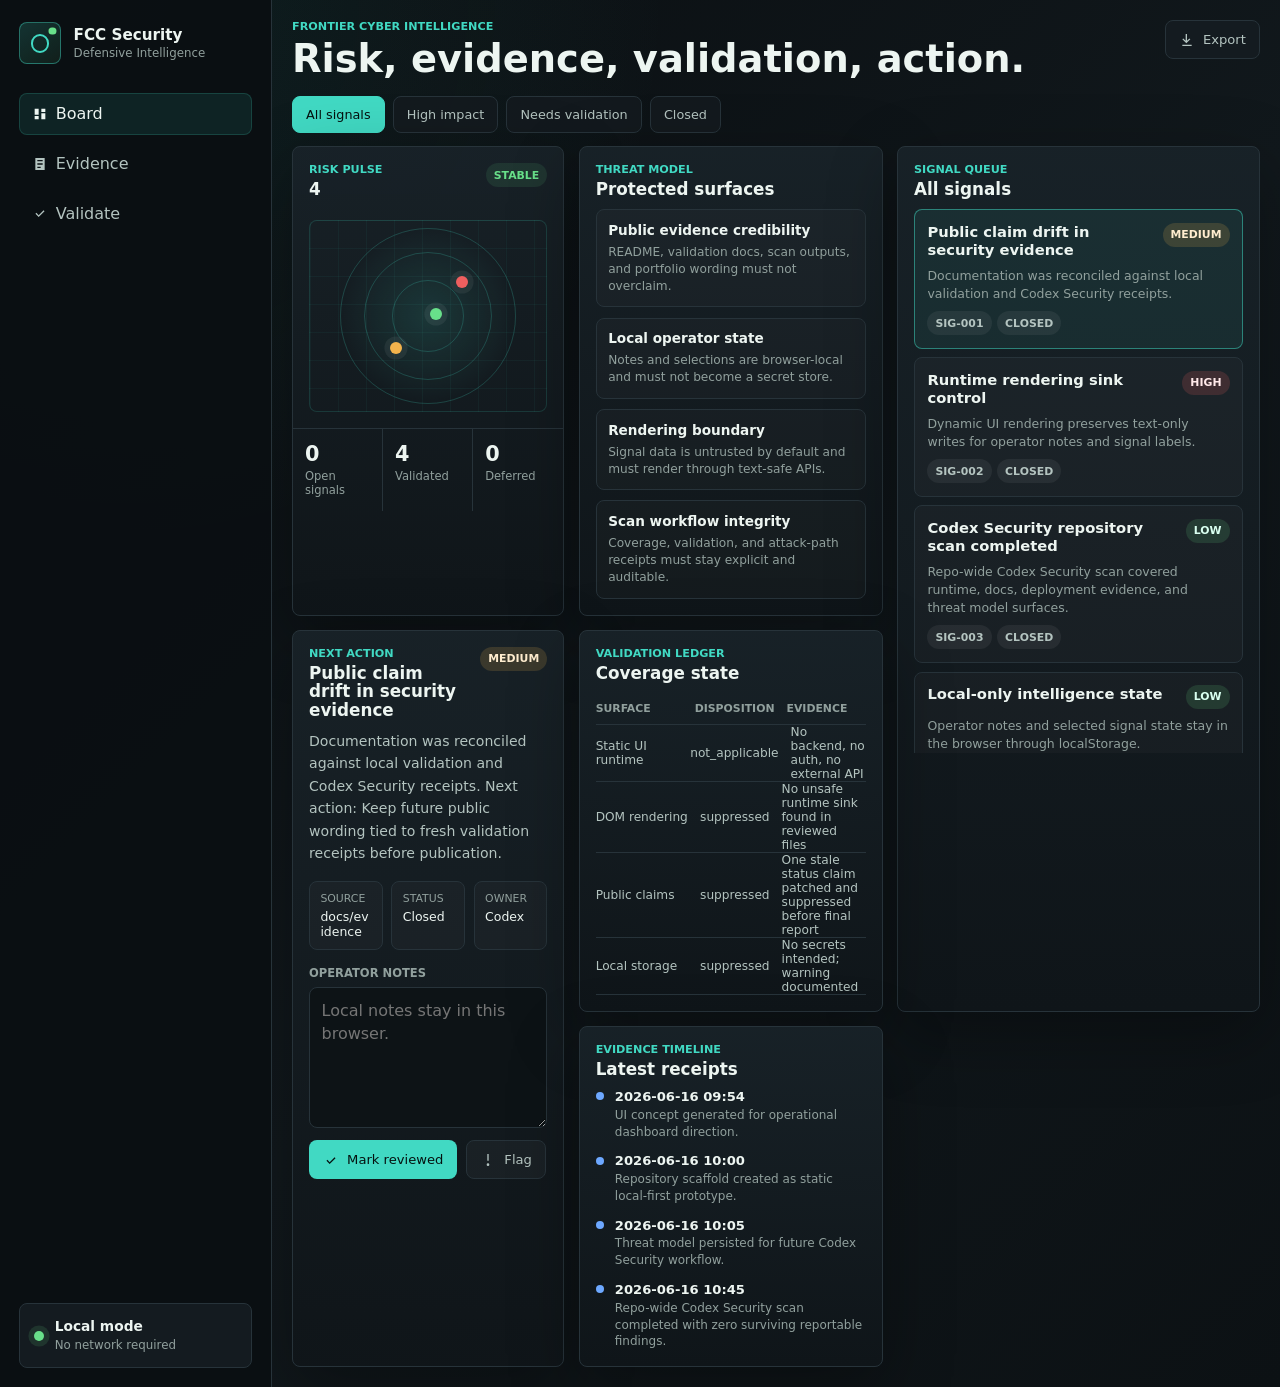
==== index.html @ 572a2421 "Initial local-first defensive security workspace" ====
<!doctype html>
<html lang="en">
  <head>
    <meta charset="utf-8">
    <meta name="viewport" content="width=device-width, initial-scale=1">
    <meta name="description" content="FCC Security local-first defensive cyber intelligence dashboard.">
    <title>FCC Security - Frontier Cyber Intelligence</title>
    <link rel="stylesheet" href="styles.css">
  </head>
  <body>
    <div class="app-shell">
      <aside class="sidebar" aria-label="Primary navigation">
        <div class="brand-block">
          <div class="brand-mark" aria-hidden="true">
            <span></span>
            <span></span>
          </div>
          <div>
            <p class="brand-name">FCC Security</p>
            <p class="brand-subtitle">Defensive Intelligence</p>
          </div>
        </div>

        <nav class="nav-list">
          <button class="nav-item active" type="button" data-view="intelligence" title="Intelligence board">
            <svg viewBox="0 0 24 24" aria-hidden="true"><path d="M4 13h6V4H4v9Zm0 7h6v-5H4v5Zm10 0h6v-9h-6v9Zm0-16v5h6V4h-6Z"/></svg>
            <span>Board</span>
          </button>
          <button class="nav-item" type="button" data-view="evidence" title="Evidence timeline">
            <svg viewBox="0 0 24 24" aria-hidden="true"><path d="M5 3h14v18H5V3Zm3 5h8V6H8v2Zm0 5h8v-2H8v2Zm0 5h5v-2H8v2Z"/></svg>
            <span>Evidence</span>
          </button>
          <button class="nav-item" type="button" data-view="validation" title="Validation ledger">
            <svg viewBox="0 0 24 24" aria-hidden="true"><path d="m10 15.2 7.4-7.4 1.4 1.4L10 18 5.2 13.2l1.4-1.4L10 15.2Z"/></svg>
            <span>Validate</span>
          </button>
        </nav>

        <div class="operator-card">
          <span class="status-dot"></span>
          <div>
            <p>Local mode</p>
            <span>No network required</span>
          </div>
        </div>
      </aside>

      <main class="workspace">
        <header class="topbar">
          <div>
            <p class="section-label">Frontier Cyber Intelligence</p>
            <h1>Risk, evidence, validation, action.</h1>
          </div>
          <div class="topbar-actions">
            <button class="icon-button" type="button" id="exportSnapshot" title="Export snapshot">
              <svg viewBox="0 0 24 24" aria-hidden="true"><path d="M12 3v10.2l3.6-3.6L17 11l-6 6-6-6 1.4-1.4 3.6 3.6V3h2ZM5 19h14v2H5v-2Z"/></svg>
              <span>Export</span>
            </button>
          </div>
        </header>

        <section class="command-strip" aria-label="Signal filters">
          <button class="filter-chip active" type="button" data-filter="all">All signals</button>
          <button class="filter-chip" type="button" data-filter="high">High impact</button>
          <button class="filter-chip" type="button" data-filter="validation">Needs validation</button>
          <button class="filter-chip" type="button" data-filter="closed">Closed</button>
        </section>

        <section class="grid-layout">
          <article class="panel risk-panel">
            <div class="panel-header">
              <div>
                <p class="section-label">Risk Pulse</p>
                <h2 id="riskScore">0</h2>
              </div>
              <span class="metric-pill" id="riskTrend">stable</span>
            </div>
            <div class="pulse-map" aria-label="Risk pulse map">
              <div class="pulse-ring ring-one"></div>
              <div class="pulse-ring ring-two"></div>
              <div class="pulse-ring ring-three"></div>
              <span class="pulse-node node-critical"></span>
              <span class="pulse-node node-review"></span>
              <span class="pulse-node node-clear"></span>
            </div>
            <div class="metric-grid">
              <div>
                <span id="openSignals">0</span>
                <p>Open signals</p>
              </div>
              <div>
                <span id="validatedSignals">0</span>
                <p>Validated</p>
              </div>
              <div>
                <span id="deferredSignals">0</span>
                <p>Deferred</p>
              </div>
            </div>
          </article>

          <article class="panel threat-panel">
            <div class="panel-header compact">
              <div>
                <p class="section-label">Threat Model</p>
                <h2>Protected surfaces</h2>
              </div>
            </div>
            <ul class="threat-list" id="threatList"></ul>
          </article>

          <article class="panel queue-panel">
            <div class="panel-header compact">
              <div>
                <p class="section-label">Signal Queue</p>
                <h2 id="queueTitle">All signals</h2>
              </div>
            </div>
            <div class="signal-list" id="signalList" aria-live="polite"></div>
          </article>

          <article class="panel detail-panel">
            <div class="panel-header compact">
              <div>
                <p class="section-label">Next Action</p>
                <h2 id="detailTitle">Select a signal</h2>
              </div>
              <span class="severity-badge" id="detailSeverity">-</span>
            </div>
            <p class="detail-summary" id="detailSummary">The selected signal appears here with evidence, validation state, and recommended action.</p>
            <dl class="detail-meta">
              <div>
                <dt>Source</dt>
                <dd id="detailSource">-</dd>
              </div>
              <div>
                <dt>Status</dt>
                <dd id="detailStatus">-</dd>
              </div>
              <div>
                <dt>Owner</dt>
                <dd id="detailOwner">-</dd>
              </div>
            </dl>
            <label class="notes-label" for="operatorNotes">Operator notes</label>
            <textarea id="operatorNotes" rows="5" placeholder="Local notes stay in this browser."></textarea>
            <div class="action-row">
              <button class="primary-action" type="button" id="markReviewed">
                <svg viewBox="0 0 24 24" aria-hidden="true"><path d="m10 15.2 7.4-7.4 1.4 1.4L10 18 5.2 13.2l1.4-1.4L10 15.2Z"/></svg>
                <span>Mark reviewed</span>
              </button>
              <button class="secondary-action" type="button" id="escalateSignal">
                <svg viewBox="0 0 24 24" aria-hidden="true"><path d="M11 3h2v10h-2V3Zm1 18a2 2 0 1 0 0-4 2 2 0 0 0 0 4Z"/></svg>
                <span>Flag</span>
              </button>
            </div>
          </article>

          <article class="panel ledger-panel">
            <div class="panel-header compact">
              <div>
                <p class="section-label">Validation Ledger</p>
                <h2>Coverage state</h2>
              </div>
            </div>
            <div class="ledger-table" role="table" aria-label="Validation ledger">
              <div class="ledger-row ledger-head" role="row">
                <span role="columnheader">Surface</span>
                <span role="columnheader">Disposition</span>
                <span role="columnheader">Evidence</span>
              </div>
              <div id="ledgerRows"></div>
            </div>
          </article>

          <article class="panel timeline-panel">
            <div class="panel-header compact">
              <div>
                <p class="section-label">Evidence Timeline</p>
                <h2>Latest receipts</h2>
              </div>
            </div>
            <ol class="timeline-list" id="timelineList"></ol>
          </article>
        </section>
      </main>
    </div>

    <script src="app.js"></script>
  </body>
</html>
---- styles.css ----
:root {
  color-scheme: dark;
  --bg: #090d10;
  --bg-soft: #10161a;
  --surface: #141b20;
  --surface-raised: #182228;
  --line: #27333a;
  --line-strong: #34434c;
  --text: #edf5f1;
  --muted: #91a09d;
  --muted-strong: #b4c4c0;
  --cyan: #41d9c3;
  --green: #68e08a;
  --amber: #f3b34c;
  --red: #ef5f5f;
  --blue: #6da8ff;
  --shadow: 0 22px 70px rgba(0, 0, 0, 0.32);
  --radius: 8px;
  --transition: 160ms ease;
  font-family: Inter, ui-sans-serif, system-ui, -apple-system, BlinkMacSystemFont, "Segoe UI", sans-serif;
}

* {
  box-sizing: border-box;
}

html {
  min-width: 320px;
  background: var(--bg);
  overflow-x: hidden;
}

body {
  margin: 0;
  min-height: 100vh;
  overflow-x: hidden;
  color: var(--text);
  background:
    radial-gradient(circle at 10% 0%, rgba(65, 217, 195, 0.08), transparent 34rem),
    linear-gradient(135deg, #090d10 0%, #11181c 54%, #0c1114 100%);
}

button,
textarea {
  font: inherit;
}

button {
  cursor: pointer;
}

.app-shell {
  display: grid;
  grid-template-columns: 17rem 1fr;
  min-height: 100vh;
}

.sidebar {
  display: flex;
  flex-direction: column;
  gap: 1.6rem;
  padding: 1.2rem;
  border-right: 1px solid var(--line);
  background: rgba(10, 15, 18, 0.92);
}

.brand-block {
  display: flex;
  align-items: center;
  gap: 0.8rem;
  min-height: 3rem;
}

.brand-mark {
  position: relative;
  display: grid;
  place-items: center;
  width: 2.6rem;
  height: 2.6rem;
  border: 1px solid rgba(65, 217, 195, 0.42);
  border-radius: var(--radius);
  background: linear-gradient(145deg, rgba(65, 217, 195, 0.18), rgba(104, 224, 138, 0.08));
}

.brand-mark span:first-child {
  width: 1.18rem;
  height: 1.18rem;
  border: 2px solid var(--cyan);
  border-radius: 50%;
}

.brand-mark span:last-child {
  position: absolute;
  width: 0.46rem;
  height: 0.46rem;
  border-radius: 50%;
  background: var(--green);
  transform: translate(0.78rem, -0.78rem);
}

.brand-name,
.brand-subtitle,
.section-label,
.operator-card p,
.operator-card span {
  margin: 0;
}

.brand-name {
  font-size: 0.95rem;
  font-weight: 720;
}

.brand-subtitle {
  margin-top: 0.12rem;
  color: var(--muted);
  font-size: 0.74rem;
}

.nav-list {
  display: grid;
  gap: 0.45rem;
}

.nav-item,
.icon-button,
.filter-chip,
.primary-action,
.secondary-action {
  display: inline-flex;
  align-items: center;
  justify-content: center;
  gap: 0.5rem;
  border: 1px solid transparent;
  border-radius: var(--radius);
  color: var(--muted-strong);
  background: transparent;
  transition: color var(--transition), background var(--transition), border-color var(--transition), transform var(--transition);
}

.nav-item {
  justify-content: flex-start;
  min-height: 2.65rem;
  padding: 0 0.72rem;
  text-align: left;
}

.nav-item svg,
.icon-button svg,
.primary-action svg,
.secondary-action svg {
  width: 1rem;
  height: 1rem;
  fill: currentColor;
  flex: 0 0 auto;
}

.nav-item:hover,
.nav-item.active {
  color: var(--text);
  background: rgba(65, 217, 195, 0.1);
  border-color: rgba(65, 217, 195, 0.18);
}

.operator-card {
  display: flex;
  align-items: center;
  gap: 0.68rem;
  margin-top: auto;
  padding: 0.86rem;
  border: 1px solid var(--line);
  border-radius: var(--radius);
  background: var(--surface);
}

.operator-card p {
  font-size: 0.86rem;
  font-weight: 680;
}

.operator-card span:last-child {
  color: var(--muted);
  font-size: 0.74rem;
}

.status-dot {
  width: 0.62rem;
  height: 0.62rem;
  border-radius: 50%;
  background: var(--green);
  box-shadow: 0 0 0 0.35rem rgba(104, 224, 138, 0.12);
}

.workspace {
  padding: 1.25rem;
  overflow-x: hidden;
}

.topbar {
  display: flex;
  align-items: flex-start;
  justify-content: space-between;
  gap: 1rem;
  margin-bottom: 1rem;
}

.section-label {
  color: var(--cyan);
  font-size: 0.7rem;
  font-weight: 760;
  letter-spacing: 0;
  text-transform: uppercase;
}

h1,
h2 {
  margin: 0;
  line-height: 1.1;
  letter-spacing: 0;
}

h1 {
  margin-top: 0.3rem;
  font-size: clamp(1.7rem, 3vw, 3rem);
}

h2 {
  margin-top: 0.25rem;
  font-size: 1.05rem;
}

.topbar-actions {
  display: flex;
  gap: 0.5rem;
}

.icon-button {
  min-height: 2.45rem;
  padding: 0 0.82rem;
  border-color: var(--line);
  background: var(--surface);
  font-size: 0.82rem;
}

.icon-button:hover,
.primary-action:hover,
.secondary-action:hover,
.filter-chip:hover {
  transform: translateY(-1px);
}

.command-strip {
  display: flex;
  gap: 0.5rem;
  overflow-x: auto;
  padding-bottom: 0.85rem;
  scrollbar-width: none;
}

.command-strip::-webkit-scrollbar {
  display: none;
}

.filter-chip {
  flex: 0 0 auto;
  min-height: 2.3rem;
  padding: 0 0.82rem;
  border-color: var(--line);
  background: rgba(20, 27, 32, 0.8);
  font-size: 0.8rem;
}

.filter-chip.active {
  color: #051210;
  background: var(--cyan);
  border-color: var(--cyan);
}

.grid-layout {
  display: grid;
  grid-template-columns: minmax(16rem, 0.9fr) minmax(19rem, 1fr) minmax(22rem, 1.2fr);
  gap: 0.9rem;
  align-items: stretch;
}

.panel {
  min-width: 0;
  border: 1px solid var(--line);
  border-radius: var(--radius);
  background: linear-gradient(180deg, rgba(24, 34, 40, 0.94), rgba(15, 21, 25, 0.96));
  box-shadow: var(--shadow);
}

.panel-header {
  display: flex;
  align-items: flex-start;
  justify-content: space-between;
  gap: 0.8rem;
  padding: 1rem 1rem 0.8rem;
}

.panel-header.compact {
  padding-bottom: 0.65rem;
}

.risk-panel,
.threat-panel {
  grid-column: span 1;
}

.queue-panel {
  grid-row: span 2;
}

.detail-panel {
  grid-row: span 2;
}

.ledger-panel,
.timeline-panel {
  min-height: 17rem;
}

.metric-pill,
.severity-badge,
.status-badge {
  display: inline-flex;
  align-items: center;
  justify-content: center;
  min-height: 1.5rem;
  padding: 0 0.5rem;
  border-radius: 999px;
  font-size: 0.68rem;
  font-weight: 760;
  text-transform: uppercase;
}

.metric-pill {
  color: var(--green);
  background: rgba(104, 224, 138, 0.1);
}

.pulse-map {
  position: relative;
  height: 12rem;
  margin: 0.5rem 1rem 1rem;
  overflow: hidden;
  border: 1px solid rgba(65, 217, 195, 0.16);
  border-radius: var(--radius);
  background:
    linear-gradient(90deg, rgba(65, 217, 195, 0.05) 1px, transparent 1px),
    linear-gradient(0deg, rgba(65, 217, 195, 0.05) 1px, transparent 1px),
    radial-gradient(circle at 50% 50%, rgba(65, 217, 195, 0.14), transparent 58%);
  background-size: 28px 28px, 28px 28px, auto;
}

.pulse-ring {
  position: absolute;
  inset: 50% auto auto 50%;
  border: 1px solid rgba(65, 217, 195, 0.22);
  border-radius: 50%;
  transform: translate(-50%, -50%);
}

.ring-one {
  width: 4.5rem;
  height: 4.5rem;
}

.ring-two {
  width: 8rem;
  height: 8rem;
}

.ring-three {
  width: 11rem;
  height: 11rem;
}

.pulse-node {
  position: absolute;
  width: 0.75rem;
  height: 0.75rem;
  border-radius: 50%;
  box-shadow: 0 0 0 0.35rem rgba(255, 255, 255, 0.06);
}

.node-critical {
  left: 62%;
  top: 29%;
  background: var(--red);
}

.node-review {
  left: 34%;
  top: 64%;
  background: var(--amber);
}

.node-clear {
  left: 51%;
  top: 46%;
  background: var(--green);
}

.metric-grid {
  display: grid;
  grid-template-columns: repeat(3, 1fr);
  border-top: 1px solid var(--line);
}

.metric-grid div {
  padding: 0.85rem 0.75rem;
  border-right: 1px solid var(--line);
}

.metric-grid div:last-child {
  border-right: 0;
}

.metric-grid span {
  font-size: 1.3rem;
  font-weight: 760;
}

.metric-grid p {
  margin: 0.2rem 0 0;
  color: var(--muted);
  font-size: 0.72rem;
}

.threat-list,
.signal-list,
.timeline-list {
  margin: 0;
  padding: 0 1rem 1rem;
}

.threat-list {
  display: grid;
  gap: 0.64rem;
  list-style: none;
}

.threat-item {
  display: grid;
  gap: 0.38rem;
  padding: 0.72rem;
  border: 1px solid var(--line);
  border-radius: var(--radius);
  background: rgba(255, 255, 255, 0.02);
}

.threat-item strong {
  font-size: 0.85rem;
}

.threat-item span {
  color: var(--muted);
  font-size: 0.76rem;
  line-height: 1.4;
}

.signal-list {
  display: grid;
  gap: 0.55rem;
  max-height: 34rem;
  overflow-y: auto;
}

.signal-card {
  display: grid;
  gap: 0.48rem;
  width: 100%;
  padding: 0.78rem;
  border: 1px solid var(--line);
  border-radius: var(--radius);
  color: var(--text);
  background: rgba(255, 255, 255, 0.025);
  text-align: left;
}

.signal-card:hover,
.signal-card.active {
  border-color: rgba(65, 217, 195, 0.5);
  background: rgba(65, 217, 195, 0.08);
}

.signal-topline {
  display: flex;
  align-items: flex-start;
  justify-content: space-between;
  gap: 0.8rem;
}

.signal-title {
  margin: 0;
  font-size: 0.92rem;
  font-weight: 720;
  line-height: 1.25;
}

.signal-summary {
  margin: 0;
  color: var(--muted);
  font-size: 0.78rem;
  line-height: 1.45;
}

.signal-meta {
  display: flex;
  flex-wrap: wrap;
  gap: 0.35rem;
}

.status-badge {
  color: var(--muted-strong);
  background: rgba(255, 255, 255, 0.06);
}

.status-badge.high,
.severity-badge.high {
  color: #ffe9e9;
  background: rgba(239, 95, 95, 0.17);
}

.status-badge.medium,
.severity-badge.medium {
  color: #ffedcf;
  background: rgba(243, 179, 76, 0.16);
}

.status-badge.low,
.severity-badge.low {
  color: #d9fff0;
  background: rgba(104, 224, 138, 0.14);
}

.detail-panel {
  padding-bottom: 1rem;
}

.detail-summary {
  margin: 0;
  padding: 0 1rem;
  color: var(--muted-strong);
  font-size: 0.88rem;
  line-height: 1.6;
}

.detail-meta {
  display: grid;
  grid-template-columns: repeat(3, 1fr);
  gap: 0.55rem;
  margin: 1rem;
}

.detail-meta div {
  min-width: 0;
  padding: 0.65rem;
  border: 1px solid var(--line);
  border-radius: var(--radius);
  background: rgba(255, 255, 255, 0.025);
}

.detail-meta dt {
  color: var(--muted);
  font-size: 0.68rem;
  text-transform: uppercase;
}

.detail-meta dd {
  margin: 0.22rem 0 0;
  overflow-wrap: anywhere;
  font-size: 0.78rem;
}

.notes-label {
  display: block;
  margin: 0 1rem 0.4rem;
  color: var(--muted);
  font-size: 0.72rem;
  font-weight: 680;
  text-transform: uppercase;
}

textarea {
  display: block;
  width: calc(100% - 2rem);
  margin: 0 1rem;
  resize: vertical;
  border: 1px solid var(--line);
  border-radius: var(--radius);
  padding: 0.72rem;
  color: var(--text);
  background: #0d1316;
  line-height: 1.45;
  outline: none;
}

textarea:focus {
  border-color: rgba(65, 217, 195, 0.64);
  box-shadow: 0 0 0 3px rgba(65, 217, 195, 0.12);
}

.action-row {
  display: flex;
  gap: 0.55rem;
  margin: 0.8rem 1rem 0;
}

.primary-action,
.secondary-action {
  min-height: 2.42rem;
  padding: 0 0.82rem;
  font-size: 0.82rem;
}

.primary-action {
  color: #051210;
  background: var(--cyan);
}

.secondary-action {
  color: var(--muted-strong);
  border-color: var(--line);
  background: rgba(255, 255, 255, 0.035);
}

.ledger-table {
  padding: 0 1rem 1rem;
}

.ledger-row {
  display: grid;
  grid-template-columns: 1.1fr 0.8fr 1fr;
  gap: 0.75rem;
  align-items: center;
  min-height: 2.6rem;
  border-bottom: 1px solid var(--line);
  color: var(--muted-strong);
  font-size: 0.76rem;
}

.ledger-head {
  min-height: 2rem;
  color: var(--muted);
  font-size: 0.68rem;
  font-weight: 760;
  text-transform: uppercase;
}

.timeline-list {
  display: grid;
  gap: 0.8rem;
  list-style: none;
}

.timeline-item {
  position: relative;
  padding-left: 1.2rem;
}

.timeline-item::before {
  content: "";
  position: absolute;
  left: 0;
  top: 0.2rem;
  width: 0.5rem;
  height: 0.5rem;
  border-radius: 50%;
  background: var(--blue);
}

.timeline-item strong {
  display: block;
  font-size: 0.82rem;
}

.timeline-item span {
  display: block;
  margin-top: 0.18rem;
  color: var(--muted);
  font-size: 0.75rem;
  line-height: 1.4;
}

@media (max-width: 1180px) {
  .app-shell {
    grid-template-columns: 5.4rem 1fr;
  }

  .brand-block {
    justify-content: center;
  }

  .brand-block div:last-child,
  .nav-item span,
  .operator-card div {
    display: none;
  }

  .nav-item {
    justify-content: center;
  }

  .operator-card {
    justify-content: center;
  }

  .grid-layout {
    grid-template-columns: repeat(2, minmax(0, 1fr));
  }

  .detail-panel,
  .queue-panel {
    grid-row: auto;
  }
}

@media (max-width: 760px) {
  .app-shell {
    display: block;
    width: 100%;
    overflow-x: hidden;
  }

  .sidebar {
    position: sticky;
    top: 0;
    z-index: 5;
    flex-direction: row;
    align-items: center;
    gap: 0.7rem;
    padding: 0.7rem;
    border-right: 0;
    border-bottom: 1px solid var(--line);
    max-width: 100vw;
    overflow-x: auto;
    scrollbar-width: none;
  }

  .sidebar::-webkit-scrollbar {
    display: none;
  }

  .brand-block div:last-child,
  .nav-item span {
    display: block;
  }

  .brand-block {
    flex: 0 0 auto;
  }

  .nav-list {
    display: flex;
    gap: 0.45rem;
  }

  .nav-item {
    min-width: max-content;
  }

  .operator-card {
    display: none;
  }

  .workspace {
    padding: 0.85rem;
    max-width: 100vw;
    overflow-x: hidden;
  }

  .topbar {
    display: grid;
    max-width: 100%;
  }

  h1 {
    max-width: 18rem;
    font-size: 1.48rem;
    line-height: 1.14;
    overflow-wrap: normal;
  }

  .command-strip {
    width: 100%;
    max-width: calc(100vw - 1.7rem);
  }

  .grid-layout {
    grid-template-columns: 1fr;
    width: 100%;
  }

  .detail-meta,
  .metric-grid {
    grid-template-columns: 1fr;
  }

  .metric-grid div {
    border-right: 0;
    border-bottom: 1px solid var(--line);
  }

  .metric-grid div:last-child {
    border-bottom: 0;
  }

  .ledger-row {
    grid-template-columns: 1fr;
    gap: 0.25rem;
    padding: 0.65rem 0;
  }

  .pulse-map {
    height: 11.4rem;
  }

  .risk-panel .metric-pill {
    display: none;
  }
}
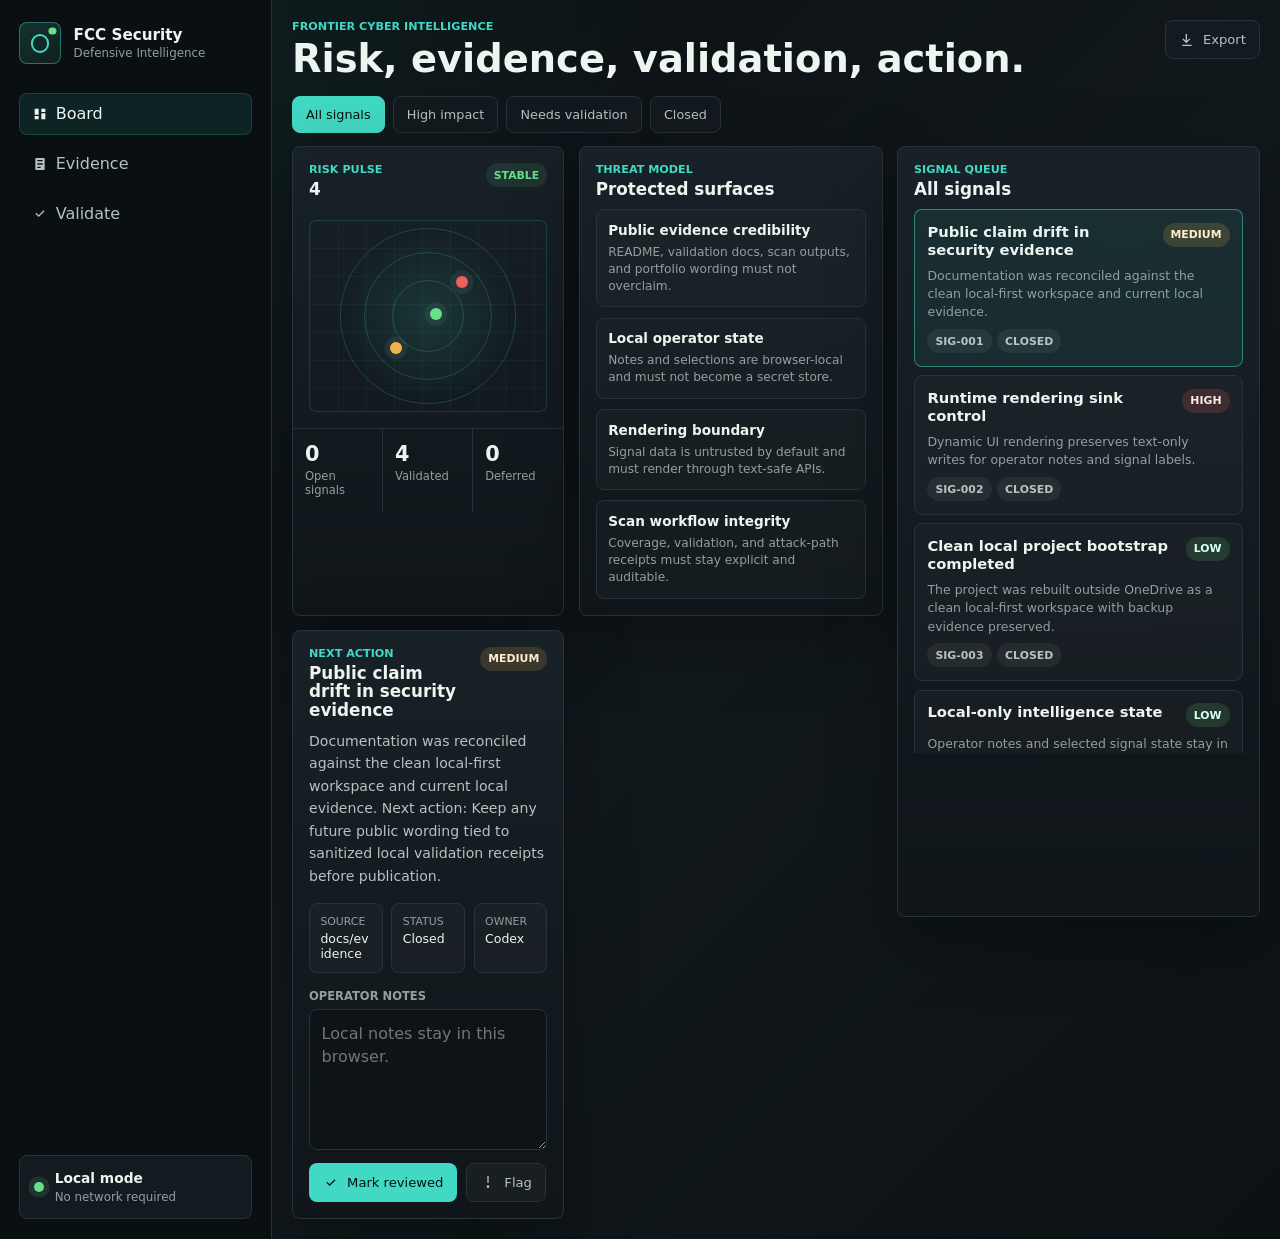
==== commit 0858a57a: "Initialize clean local-first FCCSecurity workspace" ====
--- a/index.html
+++ b/index.html
@@ -59,7 +59,7 @@
           </div>
         </header>
 
-        <section class="command-strip" aria-label="Signal filters">
+        <section class="command-strip" aria-label="Signal filters" data-view-panel="intelligence">
           <button class="filter-chip active" type="button" data-filter="all">All signals</button>
           <button class="filter-chip" type="button" data-filter="high">High impact</button>
           <button class="filter-chip" type="button" data-filter="validation">Needs validation</button>
@@ -67,7 +67,7 @@
         </section>
 
         <section class="grid-layout">
-          <article class="panel risk-panel">
+          <article class="panel risk-panel" data-view-panel="intelligence">
             <div class="panel-header">
               <div>
                 <p class="section-label">Risk Pulse</p>
@@ -99,7 +99,7 @@
             </div>
           </article>
 
-          <article class="panel threat-panel">
+          <article class="panel threat-panel" data-view-panel="intelligence">
             <div class="panel-header compact">
               <div>
                 <p class="section-label">Threat Model</p>
@@ -109,7 +109,7 @@
             <ul class="threat-list" id="threatList"></ul>
           </article>
 
-          <article class="panel queue-panel">
+          <article class="panel queue-panel" data-view-panel="intelligence">
             <div class="panel-header compact">
               <div>
                 <p class="section-label">Signal Queue</p>
@@ -119,7 +119,7 @@
             <div class="signal-list" id="signalList" aria-live="polite"></div>
           </article>
 
-          <article class="panel detail-panel">
+          <article class="panel detail-panel" data-view-panel="intelligence">
             <div class="panel-header compact">
               <div>
                 <p class="section-label">Next Action</p>
@@ -156,7 +156,7 @@
             </div>
           </article>
 
-          <article class="panel ledger-panel">
+          <article class="panel ledger-panel" data-view-panel="validation" hidden>
             <div class="panel-header compact">
               <div>
                 <p class="section-label">Validation Ledger</p>
@@ -173,7 +173,7 @@
             </div>
           </article>
 
-          <article class="panel timeline-panel">
+          <article class="panel timeline-panel" data-view-panel="evidence" hidden>
             <div class="panel-header compact">
               <div>
                 <p class="section-label">Evidence Timeline</p>
@@ -189,3 +189,5 @@
     <script src="app.js"></script>
   </body>
 </html>
+
+
--- a/styles.css
+++ b/styles.css
@@ -318,6 +318,7 @@
 
 .ledger-panel,
 .timeline-panel {
+  grid-column: 1 / -1;
   min-height: 17rem;
 }
 
@@ -822,3 +823,4 @@
     display: none;
   }
 }
+
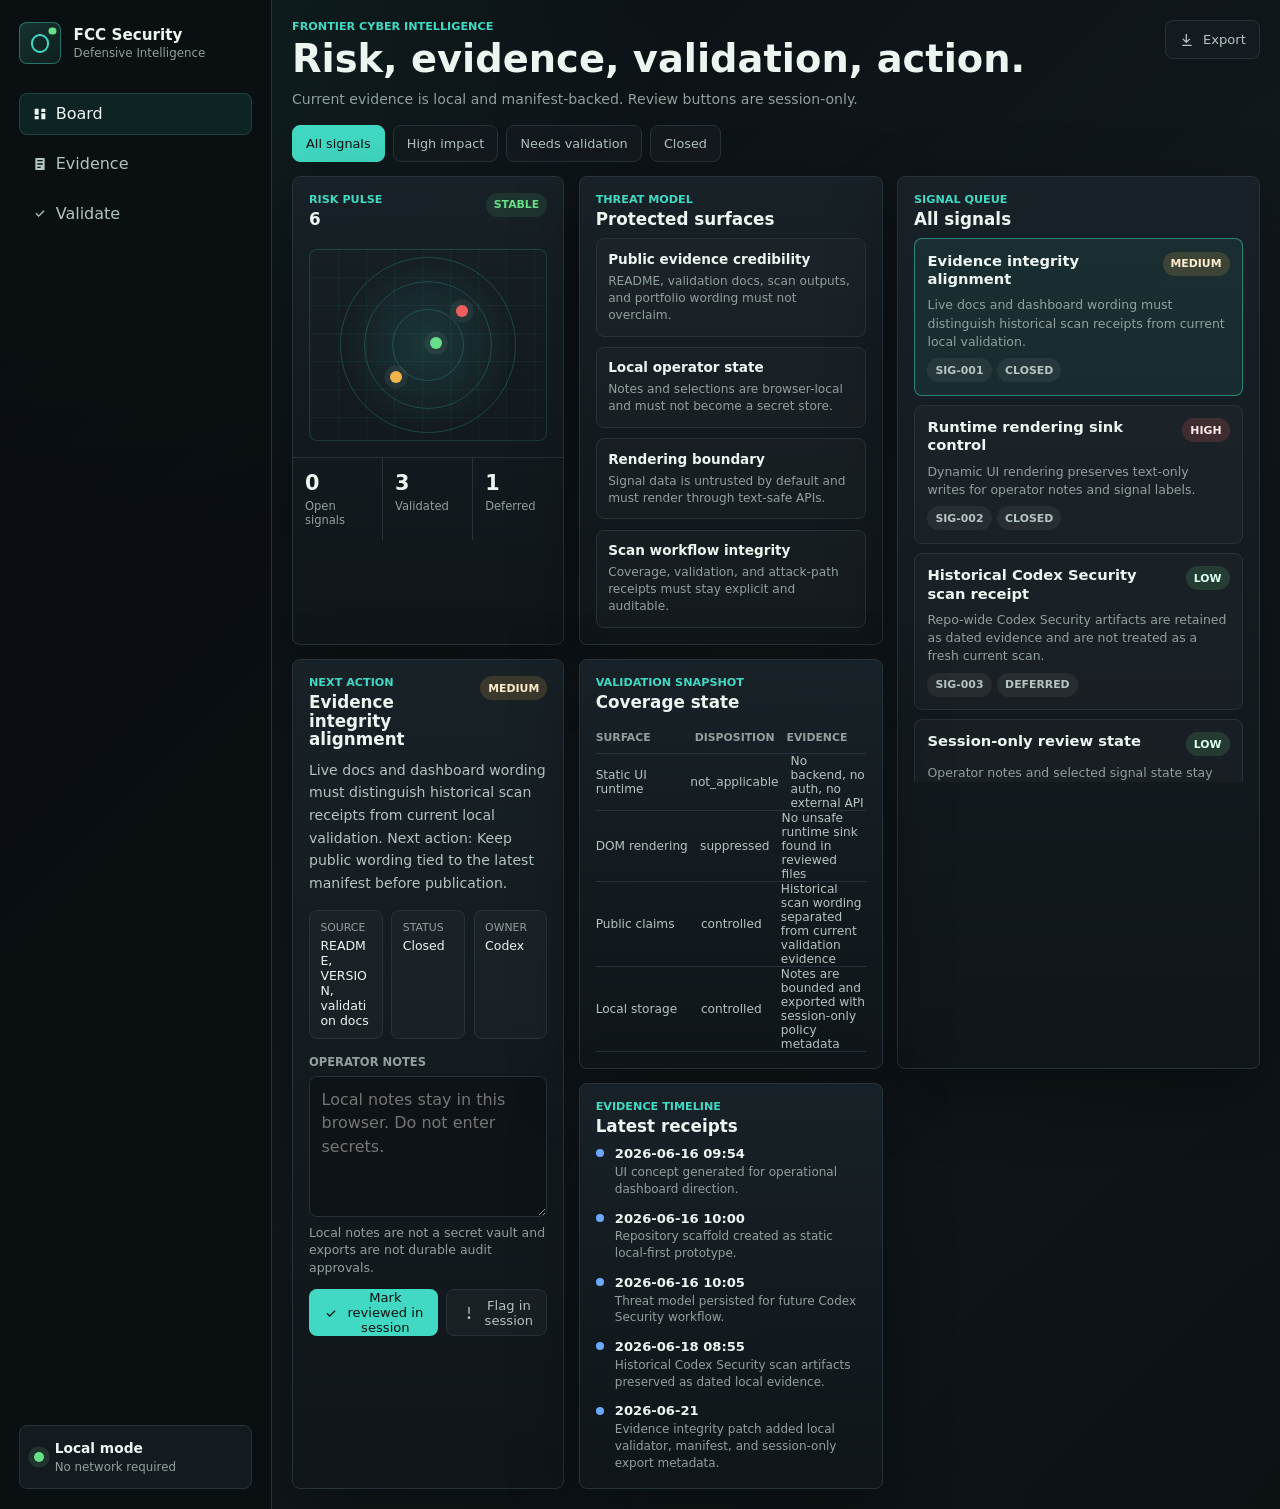
==== commit 35511c62: "fix(evidencia): alinha validacao e claims publicos" ====
--- a/index.html
+++ b/index.html
@@ -50,6 +50,7 @@
           <div>
             <p class="section-label">Frontier Cyber Intelligence</p>
             <h1>Risk, evidence, validation, action.</h1>
+            <p class="topbar-note">Current evidence is local and manifest-backed. Review buttons are session-only.</p>
           </div>
           <div class="topbar-actions">
             <button class="icon-button" type="button" id="exportSnapshot" title="Export snapshot">
@@ -59,7 +60,7 @@
           </div>
         </header>
 
-        <section class="command-strip" aria-label="Signal filters" data-view-panel="intelligence">
+        <section class="command-strip" aria-label="Signal filters">
           <button class="filter-chip active" type="button" data-filter="all">All signals</button>
           <button class="filter-chip" type="button" data-filter="high">High impact</button>
           <button class="filter-chip" type="button" data-filter="validation">Needs validation</button>
@@ -67,7 +68,7 @@
         </section>
 
         <section class="grid-layout">
-          <article class="panel risk-panel" data-view-panel="intelligence">
+          <article class="panel risk-panel">
             <div class="panel-header">
               <div>
                 <p class="section-label">Risk Pulse</p>
@@ -99,7 +100,7 @@
             </div>
           </article>
 
-          <article class="panel threat-panel" data-view-panel="intelligence">
+          <article class="panel threat-panel">
             <div class="panel-header compact">
               <div>
                 <p class="section-label">Threat Model</p>
@@ -109,7 +110,7 @@
             <ul class="threat-list" id="threatList"></ul>
           </article>
 
-          <article class="panel queue-panel" data-view-panel="intelligence">
+          <article class="panel queue-panel">
             <div class="panel-header compact">
               <div>
                 <p class="section-label">Signal Queue</p>
@@ -119,7 +120,7 @@
             <div class="signal-list" id="signalList" aria-live="polite"></div>
           </article>
 
-          <article class="panel detail-panel" data-view-panel="intelligence">
+          <article class="panel detail-panel">
             <div class="panel-header compact">
               <div>
                 <p class="section-label">Next Action</p>
@@ -143,27 +144,28 @@
               </div>
             </dl>
             <label class="notes-label" for="operatorNotes">Operator notes</label>
-            <textarea id="operatorNotes" rows="5" placeholder="Local notes stay in this browser."></textarea>
+            <textarea id="operatorNotes" rows="5" maxlength="4000" placeholder="Local notes stay in this browser. Do not enter secrets."></textarea>
+            <p class="notes-policy">Local notes are not a secret vault and exports are not durable audit approvals.</p>
             <div class="action-row">
               <button class="primary-action" type="button" id="markReviewed">
                 <svg viewBox="0 0 24 24" aria-hidden="true"><path d="m10 15.2 7.4-7.4 1.4 1.4L10 18 5.2 13.2l1.4-1.4L10 15.2Z"/></svg>
-                <span>Mark reviewed</span>
+                <span>Mark reviewed in session</span>
               </button>
               <button class="secondary-action" type="button" id="escalateSignal">
                 <svg viewBox="0 0 24 24" aria-hidden="true"><path d="M11 3h2v10h-2V3Zm1 18a2 2 0 1 0 0-4 2 2 0 0 0 0 4Z"/></svg>
-                <span>Flag</span>
+                <span>Flag in session</span>
               </button>
             </div>
           </article>
 
-          <article class="panel ledger-panel" data-view-panel="validation" hidden>
+          <article class="panel ledger-panel">
             <div class="panel-header compact">
               <div>
-                <p class="section-label">Validation Ledger</p>
+                <p class="section-label">Validation Snapshot</p>
                 <h2>Coverage state</h2>
               </div>
             </div>
-            <div class="ledger-table" role="table" aria-label="Validation ledger">
+            <div class="ledger-table" role="table" aria-label="Validation snapshot">
               <div class="ledger-row ledger-head" role="row">
                 <span role="columnheader">Surface</span>
                 <span role="columnheader">Disposition</span>
@@ -173,7 +175,7 @@
             </div>
           </article>
 
-          <article class="panel timeline-panel" data-view-panel="evidence" hidden>
+          <article class="panel timeline-panel">
             <div class="panel-header compact">
               <div>
                 <p class="section-label">Evidence Timeline</p>
@@ -189,5 +191,3 @@
     <script src="app.js"></script>
   </body>
 </html>
-
-
--- a/styles.css
+++ b/styles.css
@@ -224,6 +224,14 @@
   font-size: clamp(1.7rem, 3vw, 3rem);
 }
 
+.topbar-note {
+  max-width: 620px;
+  margin: 0.55rem 0 0;
+  color: var(--muted);
+  font-size: 0.88rem;
+  line-height: 1.45;
+}
+
 h2 {
   margin-top: 0.25rem;
   font-size: 1.05rem;
@@ -318,7 +326,6 @@
 
 .ledger-panel,
 .timeline-panel {
-  grid-column: 1 / -1;
   min-height: 17rem;
 }
 
@@ -602,6 +609,13 @@
 textarea:focus {
   border-color: rgba(65, 217, 195, 0.64);
   box-shadow: 0 0 0 3px rgba(65, 217, 195, 0.12);
+}
+
+.notes-policy {
+  margin: 0.45rem 1rem 0;
+  color: var(--muted);
+  font-size: 0.78rem;
+  line-height: 1.4;
 }
 
 .action-row {
@@ -823,4 +837,3 @@
     display: none;
   }
 }
-
